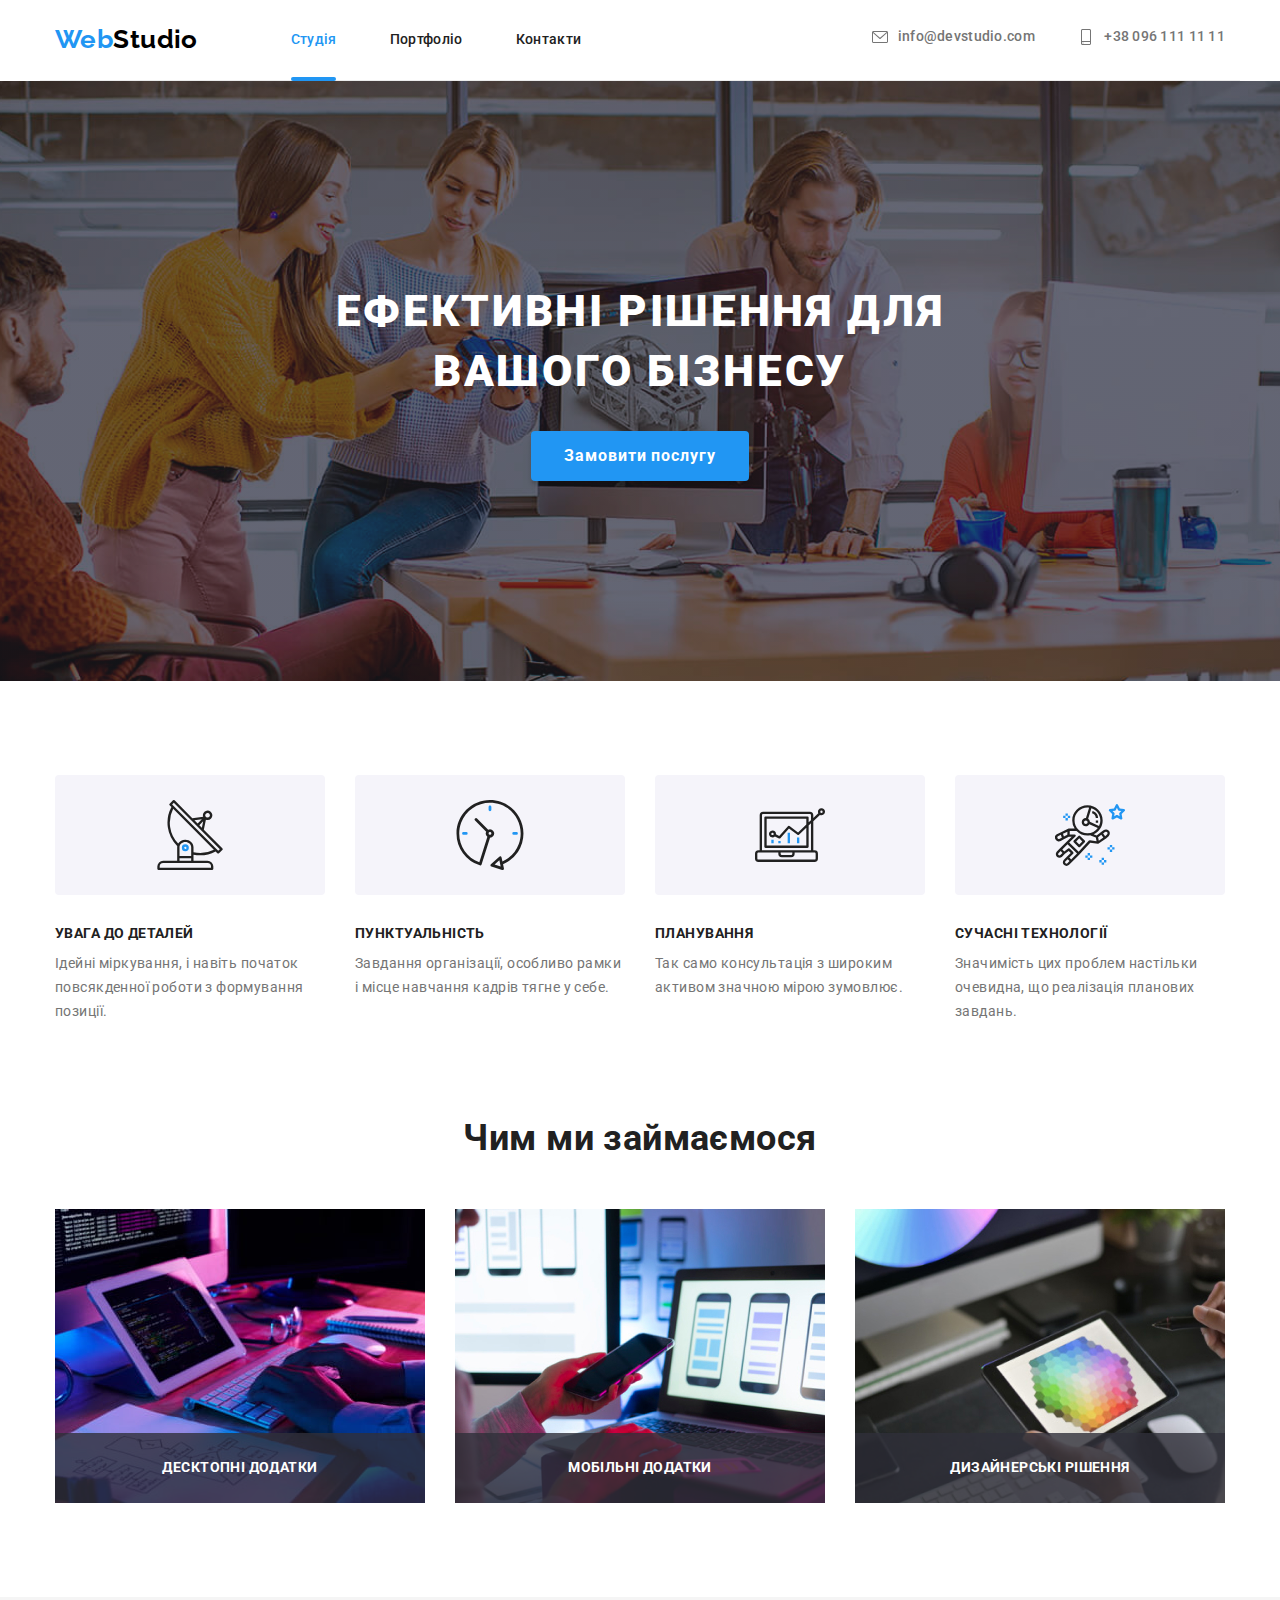
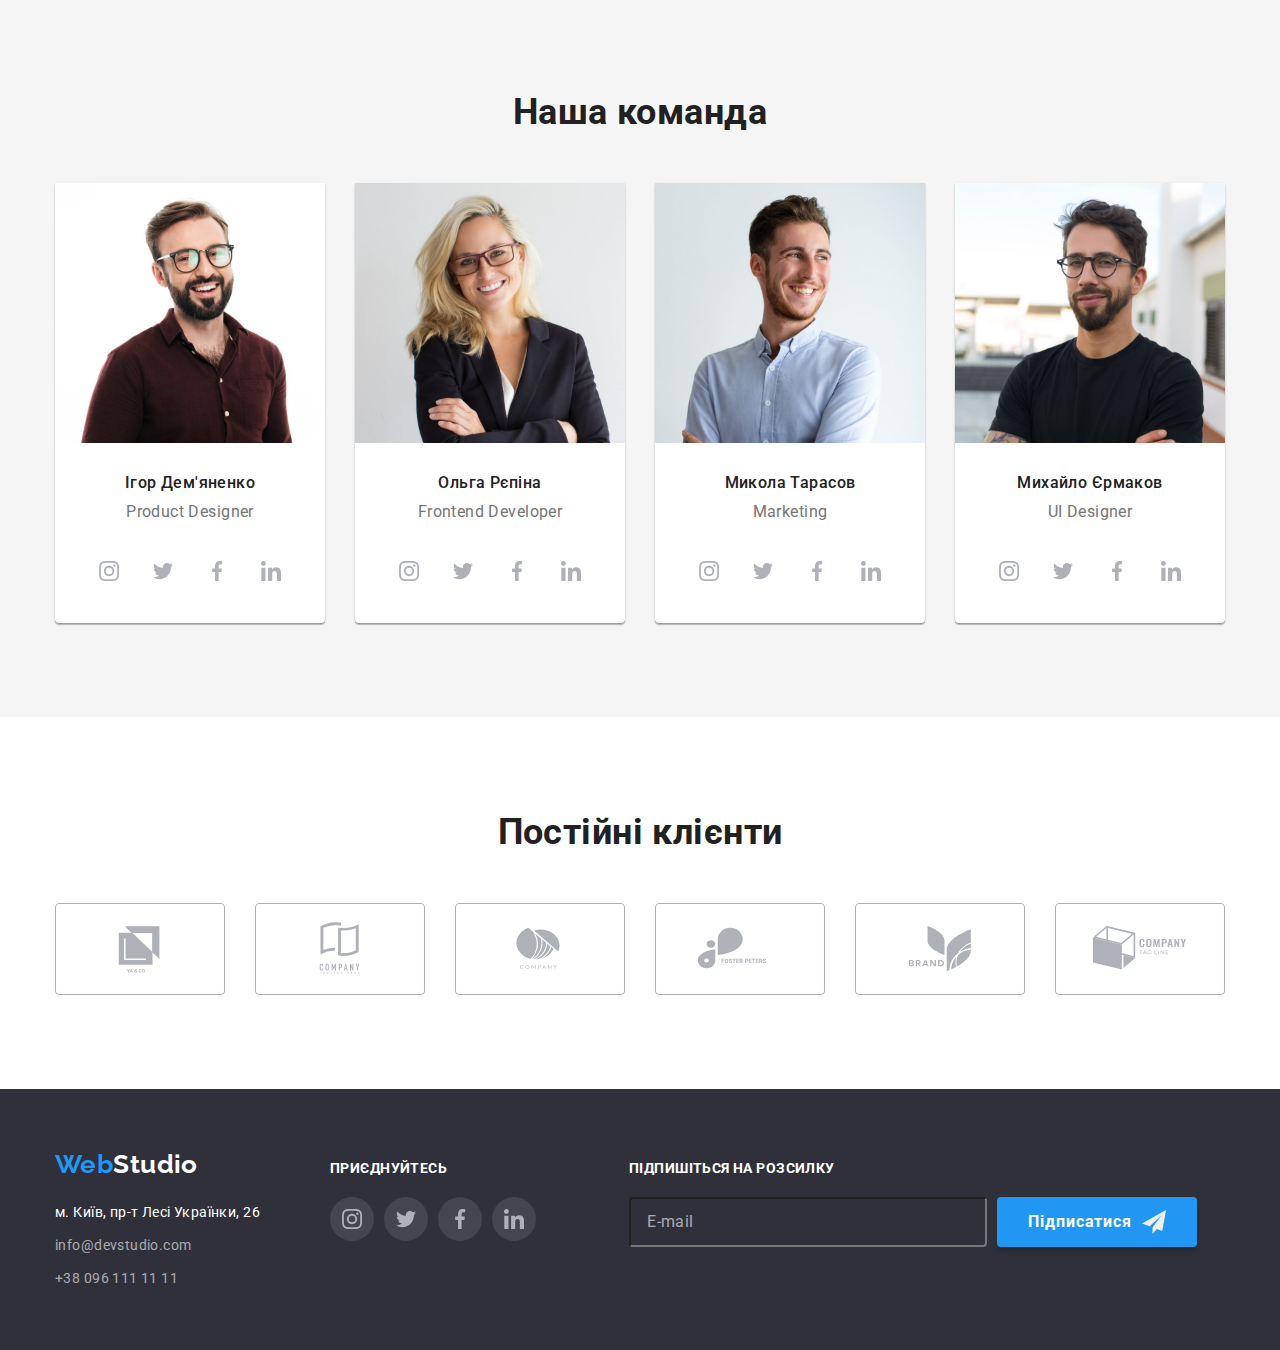
==== index.html @ 5b5823ec "Initial commit" ====
<!DOCTYPE html>
<html lang="uk">
  <head>
    <meta charset="UTF-8" />
    <meta http-equiv="X-UA-Compatible" content="IE=edge" />
    <meta name="viewport" content="width=device-width, initial-scale=1.0" />
    <title>WebStudio</title>
    <link rel="preconnect" href="https://fonts.googleapis.com" />
    <link rel="preconnect" href="https://fonts.gstatic.com" crossorigin />
    <link
      href="https://fonts.googleapis.com/css2?family=Raleway:wght@700&family=Roboto:wght@400;500;700;900&display=swap"
      rel="stylesheet"
    />
    <link
      rel="stylesheet"
      href="https://cdnjs.cloudflare.com/ajax/libs/modern-normalize/1.1.0/modern-normalize.min.css"
    />
    <link rel="stylesheet" href="./css/styles.css" />
  </head>
  <body>
    <!--Шапка сайта-->
    <header>
      <div class="container header-container">
        <div class="logo-box">
          <a class="logo link" href="./index.html">Web<span class="logo-header">Studio</span></a>
        </div>
        <ul class="list nav">
          <li class="item-nav"><a class="link-nav current" href="./index.html">Студія</a></li>
          <li class="item-nav"><a class="link-nav" href="./portfolio.html">Портфоліо</a></li>
          <li class="item-nav"><a class="link-nav" href="">Контакти</a></li>
        </ul>

        <ul class="list contacts-container">
          <li class="item-contacts">
            <a class="link-header" href="mailto:info@devstudio.com">
              <svg class="contacts-icon" width="16" height="16">
                <use href="./images/icons.svg#icon-envelope"></use>
              </svg>
              info@devstudio.com</a
            >
          </li>
          <li class="item-contacts">
            <a class="link-header" href="tel:+380961111111">
              <svg class="contacts-icon" width="16" height="16">
                <use href="./images/icons.svg#icon-smartphone"></use>
              </svg>
              +38 096 111 11 11
            </a>
          </li>
        </ul>
      </div>
    </header>
    <main>
      <!--Герой-->

      <section class="section hero-section">
        <div class="container">
          <h1 class="hero-title">Ефективні рішення для вашого бізнесу</h1>
          <button class="hero-btn" type="button" data-modal-open>Замовити послугу</button>
        </div>
      </section>

      <!--Особливості-->
      <section class="section feature-section">
        <div class="container">
          <h2 class="visually-hidden">Переваги</h2>
          <ul class="list feature-container">
            <li class="item-feature">
              <div class="icon-box">
                <svg class="feature-icon" width="70" height="70">
                  <use href="./images/icons.svg#icon-antenna"></use>
                </svg>
              </div>
              <h3 class="feature-title">Увага до деталей</h3>
              <p class="list-text">
                Ідейні міркування, і навіть початок повсякденної роботи з формування позиції.
              </p>
            </li>

            <li class="item-feature">
              <div class="icon-box">
                <svg class="feature-icon" width="70" height="70">
                  <use href="./images/icons.svg#icon-clock"></use>
                </svg>
              </div>
              <h3 class="feature-title">Пунктуальність</h3>
              <p class="list-text">
                Завдання організації, особливо рамки і місце навчання кадрів тягне у себе.
              </p>
            </li>

            <li class="item-feature">
              <div class="icon-box">
                <svg class="feature-icon" width="70" height="70">
                  <use href="./images/icons.svg#icon-diagram"></use>
                </svg>
              </div>
              <h3 class="feature-title">Планування</h3>
              <p class="list-text">
                Так само консультація з широким активом значною мірою зумовлює.
              </p>
            </li>

            <li class="item-feature">
              <div class="icon-box">
                <svg class="feature-icon" width="70" height="70">
                  <use href="./images/icons.svg#icon-astronaut"></use>
                </svg>
              </div>
              <h3 class="feature-title">Сучасні технології</h3>
              <p class="list-text">
                Значимість цих проблем настільки очевидна, що реалізація планових завдань.
              </p>
            </li>
          </ul>
        </div>
      </section>

      <!--Чим ми займаємося-->
      <section class="section work-section">
        <div class="container work-container">
          <h2 class="section-title">Чим ми займаємося</h2>
          <ul class="list work">
            <li class="item-work">
              <img src="./images/laptop.jpg" alt="Робота з ноутбуком" width="370" />
              <div class="label-box">
                <h3 class="label-title">Десктопні додатки</h3>
              </div>
            </li>

            <li class="item-work">
              <img src="./images/smartphone.jpg" alt="Смартфон" width="370" />
              <div class="label-box">
                <h3 class="label-title">Мобільні додатки</h3>
              </div>
            </li>

            <li class="item-work">
              <img src="./images/tablet.jpg" alt="Планшет" width="370" />
              <div class="label-box">
                <h3 class="label-title">Дизайнерські рішення</h3>
              </div>
            </li>
          </ul>
        </div>
      </section>

      <!--Наша команда-->
      <section class="team">
        <div class="container">
          <h2 class="section-title">Наша команда</h2>
          <ul class="list team-box">
            <li>
              <div class="team-card">
                <img src="./images/prodact-designer.jpg" alt="prodact-designer" width="270" />
                <div class="about-team">
                  <h3 class="team-list-title">Ігор Дем'яненко</h3>
                  <p class="team-text" lang="en">Product Designer</p>
                  <ul class="socials list">
                    <li class="socials-item">
                      <a
                        class="socials-link link"
                        href="https://instagram.com"
                        target="_blank"
                        rel="noopener noreferrer"
                        aria-label="Instagram"
                      >
                        <svg class="socials-icon" width="20" height="20">
                          <use href="./images/icons.svg#icon-instagram"></use>
                        </svg>
                      </a>
                    </li>
                    <li class="socials-item">
                      <a
                        class="socials-link link"
                        href="https://twitter.com"
                        aria-label="Twitter"
                        target="_blank"
                        rel="noopener noreferrer"
                      >
                        <svg class="socials-icon" width="20" height="20">
                          <use href="./images/icons.svg#icon-twitter"></use>
                        </svg>
                      </a>
                    </li>
                    <li class="socials-item">
                      <a
                        class="socials-link link"
                        href="https://facebook.com"
                        aria-label="Facebook"
                        target="_blank"
                        rel="noopener noreferrer"
                      >
                        <svg class="socials-icon" width="20" height="20">
                          <use href="./images/icons.svg#icon-facebook"></use>
                        </svg>
                      </a>
                    </li>
                    <li class="socials-item">
                      <a
                        class="socials-link link"
                        href="https://linkedin.com"
                        aria-label="LinkedIn"
                        target="_blank"
                        rel="noopener noreferrer"
                      >
                        <svg class="socials-icon" width="20" height="20">
                          <use href="./images/icons.svg#icon-linkedin"></use>
                        </svg>
                      </a>
                    </li>
                  </ul>
                </div>
              </div>
            </li>
            <li>
              <div class="team-card">
                <img src="./images/frontend-developer.jpg" alt="frontend-developer" width="270" />
                <div class="about-team">
                  <h3 class="team-list-title">Ольга Рєпіна</h3>
                  <p class="team-text" lang="en">Frontend Developer</p>
                  <ul class="socials list">
                    <li class="socials-item">
                      <a
                        class="socials-link link"
                        href="https://instagram.com"
                        target="_blank"
                        rel="noopener noreferrer"
                        aria-label="Instagram"
                      >
                        <svg class="socials-icon" width="20" height="20">
                          <use href="./images/icons.svg#icon-instagram"></use>
                        </svg>
                      </a>
                    </li>
                    <li class="socials-item">
                      <a
                        class="socials-link link"
                        href="https://twitter.com"
                        aria-label="Twitter"
                        target="_blank"
                        rel="noopener noreferrer"
                      >
                        <svg class="socials-icon" width="20" height="20">
                          <use href="./images/icons.svg#icon-twitter"></use>
                        </svg>
                      </a>
                    </li>
                    <li class="socials-item">
                      <a
                        class="socials-link link"
                        href="https://facebook.com"
                        aria-label="Facebook"
                        target="_blank"
                        rel="noopener noreferrer"
                      >
                        <svg class="socials-icon" width="20" height="20">
                          <use href="./images/icons.svg#icon-facebook"></use>
                        </svg>
                      </a>
                    </li>
                    <li class="socials-item">
                      <a
                        class="socials-link link"
                        href="https://linkedin.com"
                        aria-label="LinkedIn"
                        target="_blank"
                        rel="noopener noreferrer"
                      >
                        <svg class="socials-icon" width="20" height="20">
                          <use href="./images/icons.svg#icon-linkedin"></use>
                        </svg>
                      </a>
                    </li>
                  </ul>
                </div>
              </div>
            </li>
            <li>
              <div class="team-card">
                <img src="./images/marketing.jpg" alt="marketing" width="270" />
                <div class="about-team">
                  <h3 class="team-list-title">Микола Тарасов</h3>
                  <p class="team-text" lang="en">Marketing</p>
                  <ul class="socials list">
                    <li class="socials-item">
                      <a
                        class="socials-link link"
                        href="https://instagram.com"
                        target="_blank"
                        rel="noopener noreferrer"
                        aria-label="Instagram"
                      >
                        <svg class="socials-icon" width="20" height="20">
                          <use href="./images/icons.svg#icon-instagram"></use>
                        </svg>
                      </a>
                    </li>
                    <li class="socials-item">
                      <a
                        class="socials-link link"
                        href="https://twitter.com"
                        aria-label="Twitter"
                        target="_blank"
                        rel="noopener noreferrer"
                      >
                        <svg class="socials-icon" width="20" height="20">
                          <use href="./images/icons.svg#icon-twitter"></use>
                        </svg>
                      </a>
                    </li>
                    <li class="socials-item">
                      <a
                        class="socials-link link"
                        href="https://facebook.com"
                        aria-label="Facebook"
                        target="_blank"
                        rel="noopener noreferrer"
                      >
                        <svg class="socials-icon" width="20" height="20">
                          <use href="./images/icons.svg#icon-facebook"></use>
                        </svg>
                      </a>
                    </li>
                    <li class="socials-item">
                      <a
                        class="socials-link link"
                        href="https://linkedin.com"
                        aria-label="LinkedIn"
                        target="_blank"
                        rel="noopener noreferrer"
                      >
                        <svg class="socials-icon" width="20" height="20">
                          <use href="./images/icons.svg#icon-linkedin"></use>
                        </svg>
                      </a>
                    </li>
                  </ul>
                </div>
              </div>
            </li>
            <li>
              <div class="team-card">
                <img src="./images/ui-designer.jpg" alt="ui-designer" width="270" />
                <div class="about-team">
                  <h3 class="team-list-title">Михайло Єрмаков</h3>
                  <p class="team-text" lang="en">UI Designer</p>
                  <ul class="socials list">
                    <li class="socials-item">
                      <a
                        class="socials-link link"
                        href="https://instagram.com"
                        target="_blank"
                        rel="noopener noreferrer"
                        aria-label="Instagram"
                      >
                        <svg class="socials-icon" width="20" height="20">
                          <use href="./images/icons.svg#icon-instagram"></use>
                        </svg>
                      </a>
                    </li>
                    <li class="socials-item">
                      <a
                        class="socials-link link"
                        href="https://twitter.com"
                        aria-label="Twitter"
                        target="_blank"
                        rel="noopener noreferrer"
                      >
                        <svg class="socials-icon" width="20" height="20">
                          <use href="./images/icons.svg#icon-twitter"></use>
                        </svg>
                      </a>
                    </li>
                    <li class="socials-item">
                      <a
                        class="socials-link link"
                        href="https://facebook.com"
                        aria-label="Facebook"
                        target="_blank"
                        rel="noopener noreferrer"
                      >
                        <svg class="socials-icon" width="20" height="20">
                          <use href="./images/icons.svg#icon-facebook"></use>
                        </svg>
                      </a>
                    </li>
                    <li class="socials-item">
                      <a
                        class="socials-link link"
                        href="https://linkedin.com"
                        aria-label="LinkedIn"
                        target="_blank"
                        rel="noopener noreferrer"
                      >
                        <svg class="socials-icon" width="20" height="20">
                          <use href="./images/icons.svg#icon-linkedin"></use>
                        </svg>
                      </a>
                    </li>
                  </ul>
                </div>
              </div>
            </li>
          </ul>
        </div>
      </section>
      <!-- Постійні клієнти -->
      <section class="section clients-section">
        <div class="container clients-container">
          <h2 class="section-title">Постійні клієнти</h2>
          <ul class="list сlients-list">
            <li class="item-client">
              <a
                class="clients-link link"
                href=""
                target="_blank"
                rel="noopener noreferrer"
                aria-label="Company"
              >
                <svg class="clients-icon" width="106" height="60">
                  <use href="./images/icons.svg#icon-logo1"></use>
                </svg>
              </a>
            </li>
            <li class="item-client">
              <a
                class="clients-link link"
                href=""
                target="_blank"
                rel="noopener noreferrer"
                aria-label="Company"
              >
                <svg class="clients-icon" width="106" height="60">
                  <use href="./images/icons.svg#icon-logo2"></use>
                </svg>
              </a>
            </li>
            <li class="item-client">
              <a
                class="clients-link link"
                href=""
                target="_blank"
                rel="noopener noreferrer"
                aria-label="Company"
              >
                <svg class="clients-icon" width="106" height="60">
                  <use href="./images/icons.svg#icon-logo3"></use>
                </svg>
              </a>
            </li>
            <li class="item-client">
              <a
                class="clients-link link"
                href=""
                target="_blank"
                rel="noopener noreferrer"
                aria-label="Company"
              >
                <svg class="clients-icon" width="106" height="60">
                  <use href="./images/icons.svg#icon-logo4"></use>
                </svg>
              </a>
            </li>
            <li class="item-client">
              <a
                class="clients-link link"
                href=""
                target="_blank"
                rel="noopener noreferrer"
                aria-label="Company"
              >
                <svg class="clients-icon" width="106" height="60">
                  <use href="./images/icons.svg#icon-logo5"></use>
                </svg>
              </a>
            </li>
            <li class="item-client">
              <a
                class="clients-link link"
                href=""
                target="_blank"
                rel="noopener noreferrer"
                aria-label="Company"
              >
                <svg class="clients-icon" width="106" height="60">
                  <use href="./images/icons.svg#icon-logo6"></use>
                </svg>
              </a>
            </li>
          </ul>
        </div>
      </section>
    </main>
    <!-- Футер -->
    <footer class="footer-section">
      <div class="container footer-container">
        <div class="footer-left">
          <a class="logo link" href="./index.html">Web<span class="logo-footer">Studio</span></a>
          <address>
            <ul class="list">
              <li>
                <a
                  class="link-address"
                  href="https://goo.gl/maps/CPtrU1FHBa2aNyZL9"
                  target="_blank"
                  rel="noopener noreferrer"
                  >м. Київ, пр-т Лесі Українки, 26
                </a>
              </li>
              <li class="contacts-footer">
                <a class="link-contacts" href="mailto:info@devstudio.com">info@devstudio.com</a>
              </li>
              <li class="contacts-footer">
                <a class="link-contacts" href="tel:+380961111111">+38 096 111 11 11</a>
              </li>
            </ul>
          </address>
        </div>
        <div class="footer-socials">
          <h4 class="social-invite">Приєднуйтесь</h4>
          <ul class="socials list">
            <li class="socials-item">
              <a
                class="socials-link link"
                href="https://instagram.com"
                target="_blank"
                rel="noopener noreferrer"
                aria-label="Instagram"
              >
                <svg class="socials-icon" width="20" height="20">
                  <use href="./images/icons.svg#icon-instagram"></use>
                </svg>
              </a>
            </li>
            <li class="socials-item">
              <a
                class="socials-link link"
                href="https://twitter.com"
                aria-label="Twitter"
                target="_blank"
                rel="noopener noreferrer"
              >
                <svg class="socials-icon" width="20" height="20">
                  <use href="./images/icons.svg#icon-twitter"></use>
                </svg>
              </a>
            </li>
            <li class="socials-item">
              <a
                class="socials-link link"
                href="https://facebook.com"
                aria-label="Facebook"
                target="_blank"
                rel="noopener noreferrer"
              >
                <svg class="socials-icon" width="20" height="20">
                  <use href="./images/icons.svg#icon-facebook"></use>
                </svg>
              </a>
            </li>
            <li class="socials-item">
              <a
                class="socials-link link"
                href="https://linkedin.com"
                aria-label="LinkedIn"
                target="_blank"
                rel="noopener noreferrer"
              >
                <svg class="socials-icon" width="20" height="20">
                  <use href="./images/icons.svg#icon-linkedin"></use>
                </svg>
              </a>
            </li>
          </ul>
        </div>
        <div class="subscription">
          <h4 class="subscription-title">Підпишіться на розсилку</h4>
          <form class="submit-form" name="submit-form" autocomplete="on" novalidate>
            <label>
              <input class="subscription-input" type="email" name="email" placeholder="E-mail" />
            </label>
            <button class="submit-btn" type="submit">
              Підписатися
              <svg class="send-icon" width="24" height="24">
                <use href="./images/icons.svg#icon-send"></use>
              </svg>
            </button>
          </form>
        </div>
      </div>
    </footer>
    <!-- Модальне вікно -->
    <div class="backdrop is-hidden" data-modal>
      <div class="modal">
        <button class="modal-btn" type="button" data-modal-close>
          <svg class="close-icon" width="18" height="18">
            <use href="./images/icons.svg#icon-close-black"></use>
          </svg>
        </button>
        <div class="modal-window">
          <form class="modal-form" name="modal-form" autocomplete="on" novalidate>
            <strong class="modal-title">Залиште свої дані, ми вам передзвонимо</strong>
            <div class="modal-form-group" role="group">
              <label class="label-input">
                <span class="label-name">Ім'я</span>
                <input class="register-input" type="text" name="user-name" required minlength="3" />
                <svg class="modal-icon" width="18" height="18">
                  <use href="./images/icons.svg#icon-person"></use>
                </svg>
              </label>
              <label class="label-input">
                <span class="label-name">Телефон</span>
                <input
                  class="register-input"
                  type="tel"
                  name="user-phone"
                  required
                  minlength="12"
                  maxlength="12"
                />
                <svg class="modal-icon" width="18" height="18">
                  <use href="./images/icons.svg#icon-phone"></use>
                </svg>
              </label>

              <label class="label-input">
                <span class="label-name">Пошта</span>
                <input class="register-input" type="email" name="user-email" required />
                <svg class="modal-icon" width="18" height="18">
                  <use href="./images/icons.svg#icon-email"></use>
                </svg>
              </label>
              <label class="label-input">
                <span class="label-name">Коментар</span>
                <textarea
                  class="comment-input"
                  name="comment"
                  rows="5"
                  placeholder="Введіть текст"
                ></textarea>
              </label>
            </div>
            <label class="label-checkbox">
              <input
                class="register-form-checkbox visually-hidden"
                type="checkbox"
                name="user-agreement"
                value="agree"
              />
              <svg class="register-form-icons" width="16" height="15">
                <use class="icon-checked" href="./images/icons.svg#icon-checked"></use>
                <use class="icon-unchecked" href="./images/icons.svg#icon-unchecked"></use>
              </svg>
              <span class="agreement-text"
                >Погоджуюся з розсилкою та приймаю
                <a class="agreememt-link" href="" target="_blank">Умови договору</a>
              </span>
            </label>

            <button class="send-btn" type="submit">Відправити</button>
          </form>
        </div>
      </div>
    </div>
    <script src="./js/modal.js"></script>
  </body>
</html>
---- css/styles.css ----
:root {
  /* Колір тексту */
  --primary-text-color: #757575;
  --title-text-color: #212121;
  --second-text-color: #ffffff;
  --accent-text-color: #2196f3;
  --logo-header-color: #000000;
  --footer-transparent-color: rgba(255, 255, 255, 0.6);
  --social-icons:#AFB1B8;

  /* Колір фону */
  --background-color: #ffffff;
  --second-background-color: #2f303a;
  --accent-bg-color: #2196f3;
  --activ-btn: #188ce8;
  --team-background: #f5f5f5;

  /* інше */
  --gap: 30px;
  --animation: 250ms cubic-bezier(0.4, 0, 0.2, 1);
  }

body {
  font-family: Roboto, sans-serif;
  font-size: 14px;
  line-height: calc(24 / 14);
  letter-spacing: 0.03em;
  color: var(--primary-text-color);
  background-color: var(--background-color);
}

/* reset */
h1, h2, h3, h4, h5, h6, p {
  margin: 0;
}
 
img {
display: block;
}

.link {
  text-decoration: none;
  color: currentColor;
  transition: color var(--animation);
}

.list {
  list-style: none;
  margin: 0;
  padding: 0;
}

/* Інше Загальні стилі */

.container {
  width: 1200px;
  margin: 0 auto;
  padding-left: 15px;
  padding-right: 15px;
  }

.visually-hidden {
  position: absolute;
  white-space: nowrap;
  width: 1px;
  height: 1px;
  overflow: hidden;
  border: 0;
  padding: 0;
  clip: rect(0 0 0 0);
  clip-path: inset(50%);
  margin: -1px;
}

.link:hover,
.link:focus {
  color: var(--accent-text-color);
}


/* Kонтейнер з header */
.header-container {
  display: flex;
  align-items: center;
  border-bottom: 1px solid #ECECEC ;
}

/* Загальний стиль логотипу*/
.logo {
  font-family: Raleway;
  font-weight: 700;
  font-size: 26px;
  line-height: calc(31 / 26);
  color: var(--accent-text-color);
}

/* Друга половина логотипу в header */
.logo-header {
  color: var(--logo-header-color);
}

/* Друга половина логотипу в footer */
.logo-footer {
  color: var(--second-text-color);
}

/* Розташування елементів в header*/
.logo-box {
  display: inline-block;
  margin-right: 93px;
}

.nav {

}
.item-nav {
  display: inline-block;
  margin-right: 50px;;
}

.item-nav:last-child {
  margin-right: auto;
}

.item-contacts {
  display: inline-block;
  margin-right: 40px;
    }

.item-contacts:last-child {
  margin-right: auto ;
}

.contacts-container {
  margin-right: 0;
  margin-left: auto;
}

/* Іконки контактів */
.contacts-icon {
  fill: var(--primary-text-color);
  }

/* Стиль посилань  в header*/

.link-nav {
  position: relative;
  display: inline-block;
  padding-top: 32px;
  padding-bottom: 32px;
  color: var(--title-text-color);
  font-weight: 500;
  line-height: 1.14;
  letter-spacing: 0.02em;
  text-decoration: none;
  transition: color var(--animation);
}

.link-header {
  display: flex;
  align-items: center;
  gap: 10px;
  color: var(--primary-text-color);
  font-weight: 500;
  line-height: 1.14;
  letter-spacing: 0.02em;
  text-decoration: none;
  transition: color var(--animation);
}

.link-nav:hover,
.link-nav:focus,
.link-header:hover,
.link-header:focus {
  color: var(--accent-text-color);
}

.link-header:hover .contacts-icon,
.link-header:focus .contacts-icon {
  stroke: currentColor;
}

/* Виділення поточної сторінки */
.current {
  color: var(--accent-text-color);
}

.current::after{
  content: "";
  position: absolute;
  left: 0px;
  bottom: -1px;
  display: inline-block;
  width: 100%;
  height: 4px;
  background-color: var(--accent-bg-color);
  border-radius: 2px;
}

/* Герой-заголовок */
.hero-section {
max-width: 1600px;
margin-left: auto;
margin-right: auto;
padding-top: 200px;
padding-bottom: 200px;
background-color: var(--second-background-color);
text-align: center;
background-image: linear-gradient(rgba(47, 48, 58, 0.4), rgba(47, 48, 58, 0.4)), url(../images/Img.png);
background-position: center;
background-repeat: no-repeat;
background-size: cover;

}

.hero-title {
  font-weight: 900;
  font-size: 44px;
  line-height: calc(60 / 44);
  letter-spacing: 0.06em;
  color: var(--second-text-color);
  text-transform: uppercase;
  margin: 0 auto 30px;
  width: 696px;
  text-align: center;
}

/* кнопка замовлення послуги*/
.hero-btn {
  font-family: inherit;
  font-weight: 700;
  font-size: 16px;
  line-height: calc(30 / 16);
  letter-spacing: 0.06em;
  cursor: pointer;

  width: 218px;
  min-height: 50px;
  padding: 10px 32px;
  background-color: var(--accent-bg-color);
  color: var(--second-text-color);
  
  box-shadow: 0px 4px 4px rgba(0, 0, 0, 0.15);
  border-radius: 4px;
  border: 0;

  transition: background-color var(--animation);
}
.hero-btn:hover,
.hero-btn:focus {
  background-color: var(--activ-btn);
  
}

/* Заголовки секцій */
.section-title {
  font-weight: 700;
  font-size: 36px;
  line-height: calc(42 / 36);
  color: var(--title-text-color);
  text-align: center;
  margin-bottom: 50px;
}

/* розділ Особливості */

.feature-section {
padding-top: 94px;
padding-bottom: 94px;
}

.feature-container {
display: flex;
gap: 30px;
}

.item-feature {
  flex-basis: calc((100% - 90px) / 4);
  }

.icon-box {
  display: flex;
  justify-content: center;
  align-items: center;
  height: 120px;
  background-color: #F5F4FA;
  border-radius: 4px;
  margin-bottom: 30px;
}
  
.feature-title {
  font-weight: 700;
  font-size: 14px;
  line-height: 1.17;
  color: var(--title-text-color);
  text-transform: uppercase;
  margin-bottom: 10px;
}

/* секція " Чим ми займаємося" */

.work-section {
  padding-bottom: 94px;
}
.work {
  display: flex;
  gap: 30px;
}

.item-work {
  position: relative;
}
  
.label-box {
  position: absolute;
  left: 0px;
  bottom: 0px;
  width: 100%;
  height: 70px;
  background-color: rgba(47, 48, 58, 0.8);
  display: flex;
  align-items: center;
  justify-content: center;
  
}
  
.label-title {
  font-weight: 700;
  font-size: 14px;
  line-height: 1.14;
  letter-spacing: 00.03em;
  color: var(--second-text-color);
  text-transform: uppercase;
}


/* ceкція Наша команда */
.team {
  background-color: var(--team-background);
  font-size: 16px;
  line-height: calc(19 / 16);
  padding-top: 94px;
  padding-bottom: 94px;
}

.team-box {
  display: flex;
  align-items: center;
  gap: 30px;
}

.team-card {
  display: flex;
  flex-direction: column;
  align-items: center;
  background-color: var(--background-color);
  box-shadow: 0px 1px 3px rgba(0, 0, 0, 0.12), 0px 1px 1px rgba(0, 0, 0, 0.14), 0px 2px 1px rgba(0, 0, 0, 0.2);
  border-radius: 0px 0px 4px 4px;
}
 
.about-team {
  text-align: center;
  padding-top: 30px;
  padding-bottom: 30px;
}

.team-list-title {
  font-weight: 500;
  font-size: 16px;
  color: var(--title-text-color);
  margin-bottom: 10px;
}

.team-text {
  margin-bottom: 28px;
}

/* socials */
.socials {
  display: flex;
  gap: 10px;
  justify-content: center;
}

.socials-link {
  display: flex;
  align-items: center;
  justify-content: center;
  width: 44px;
  height: 44px;
  border-radius: 50%;
  background-color: var(--background-color);
  transition: background-color var(--animation);
}

.socials-link:hover,
.socials-link:focus {
  background-color: var(--accent-bg-color);
}

.socials-icon {
  fill: var(--social-icons);
  transition: fill var(--animation);
}

.socials-link:hover .socials-icon,
.socials-link:focus .socials-icon {
  fill: var(--second-text-color);
}

/* Постійні клієнти */

.clients-section {
  padding-top: 94px;
  padding-bottom: 94px;
}

.сlients-list {
  display: flex;
  gap: 30px;
}

.item-client {
  flex-basis: calc((100% - 150px) / 6);
 }


.clients-link {
display: flex;
justify-content: center;
align-items: center;
height: 92px;
border: 1px solid var(--social-icons);
border-radius: 4px;
transition: color var(--animation), border-color var(--animation); 
}

.clients-icon {
  fill: var(--social-icons);
  transition: fill var(--animation);
}

.clients-link:hover,
.clients-link:focus {
  color: var(--accent-bg-color);
  border: 1px solid var(--accent-text-color);
}

.item-client:hover .clients-icon,
.item-client:focus .clients-icon {
  fill: currentColor;
}

/* Footer */
.footer-section {
  background-color: var(--second-background-color);
  padding-top: 60px;
  padding-bottom: 60px;
}

.footer-container {
  display: flex;
}

address {
  margin-top: 20px;
}

.contacts-footer {
  display: block;
  margin-top: 9px;
}

/* Посилання в футері */
.link-address {
  font-style: normal;
  color: var(--second-text-color);
  text-decoration: none;
  transition: color var(--animation);
}

.link-contacts {
  font-style: normal;
  color: var(--footer-transparent-color);
  text-decoration: none;
  transition: color var(--animation);
}

.link-address:hover,
.link-address:focus,
.link-contacts:hover,
.link-contacts:focus {
  color: var(--accent-text-color);
}

/* Cоцмережі в футері*/

.footer-socials {
  margin-top: 12px;
  margin-left: 70px;
  display: block;
}

.social-invite {
  font-weight: 700;
  font-size: 14px;
  line-height: 1.14;
  letter-spacing: 0.03em;
  text-transform: uppercase;
  color: var(--second-text-color);
  margin-bottom: 20px;
}

.footer-section .socials-link {
  background-color: rgba(255, 255, 255, 0.1);
  transition: background-color var(--animation);
}

.footer-section .socials-link:hover,
.footer-section .socials-link:focus {
  background-color: var(--accent-bg-color);
}

/* Підписка в футері */
.subscription{
  margin-top: 12px;
  margin-left: 93px;
}

.subscription-title {
  font-weight: 700;
  font-size: 14px;
  line-height: 1.14;
  letter-spacing: 0.03em;
  text-transform: uppercase;
  color: var(--second-text-color);
  margin-bottom: 20px;
}

.submit-form {
  display: flex;
  align-items: center;
  justify-content: center;
}

.subscription-input {
  width: 358px;
  height: 50px;
  padding: 15px 16px;
  background-color: var(--second-background-color)
  border: 1px solid rgba(255, 255, 255, 0.3);
  border-radius: 4px;
  box-shadow: 0px,
    4px rgba(0, 0, 0, 0.15);
}

.subscription-input::placeholder {
  font-size: 16px;
  line-height: calc(20 / 16);
  letter-spacing: 0.03em;
  color: rgba(255, 255, 255, 0.6);
}
.submit-btn {
  display: flex;
  align-items: center;
  justify-content: center;
  font-family: inherit;
  font-weight: 700;
  font-size: 16px;
  line-height: calc(30 / 16);
  letter-spacing: 0.06em;
  cursor: pointer;
  
  width: 200px;
  min-height: 50px;
  padding: 10px 28px;
  margin-left: 10px;
  background-color: var(--accent-bg-color);
  color: var(--second-text-color);
  
  box-shadow: 0px 4px 4px rgba(0, 0, 0, 0.15);
  border-radius: 4px;
  border: 0;
  
  transition: background-color var(--animation);
}
  
.submit-btn:hover,
.submit-btn:focus {
  background-color: var(--activ-btn);
}

.send-icon {
  fill: #EEEEEE;
  margin-left: 10px;
}

/* Портфоліо */
.portfolio-section {
  padding-top: 94px;
  padding-bottom: 94px;
}
.portfolio-container {
  display: flex;
  flex-direction: column;
  align-items: center;
}

/* Кнопки фільтра в портфоліо */
.filter-box {
  display: flex;
  align-items: center;
  margin: 0 auto 50px;
}

.item-filter {
  margin-right: 8px;
}

.item-filter:last-child {
  margin-right: 0;
}

.filter-btn {
  background-color: var(--team-background);
  color: var(--title-text-color);
  font-family: inherit;
  font-weight: 500;
  font-size: 16px;
  line-height: calc(26 / 16);
  letter-spacing: 0.03em;
  cursor: pointer;
  
  
  padding: 6px 22px;
  border: 0;
  border-radius: 4px;
  transition: color var(--animation), background-color var(--animation), box-shadow var(--animation);
}

.filter-btn.first {
  width: 73px;
  padding: 6px 25px;
}


.filter-btn:hover,
.filter-btn:focus {
  background-color: var(--accent-bg-color);
  color: var(--second-text-color);
  box-shadow: 0px 3px 1px rgba(0, 0, 0, 0.1), 0px 1px 2px rgba(0, 0, 0, 0.08), 0px 2px 2px rgba(0, 0, 0, 0.12);
  border-radius: 4px;
}

/* Проекти в портфоліо */

.projects-list {
  display: flex;
  flex-wrap: wrap;
  margin-top: calc(-1*(var(--gap)));
  margin-left: calc(-1*(var(--gap)));
}

.item-projects {
  flex-basis: calc(100%/3 - (var(--gap)));
  margin-top: var(--gap);
  margin-left: var(--gap);
}

.project-thumb {
  position: relative;
  overflow: hidden;
}

.overlay {
  position: absolute;
  top: 0;
  left: 0;

  transform: translateY(100%);
  width: 100%;
  height: 101%;
  padding: 63px 24px;

  display: flex;
  justify-content: center;
  align-items: center;

  background-color: var(--accent-bg-color);
  transition: transform var(--animation);
  opacity: 0.9;
}
    
.project-description {
       
  font-weight: 400;
  font-size: 18px;
  line-height: calc(28/18);
  letter-spacing: 0.03em;
  color: var(--second-text-color);
  }

.link-project {
  text-decoration: none;
  display: block;
  transition: box-shadow var(--animation);
}
  
.link-project:hover, 
.link-project:focus {
  box-shadow: 0px 1px 1px rgba(0, 0, 0, 0.12),
        0px 4px 4px rgba(0, 0, 0, 0.06),
        1px 4px 6px rgba(0, 0, 0, 0.16);
}

.link-project:hover .overlay,
.link-project:focus .overlay {
  
  transform: translateY(0);
}


 
.about-project {
  border-right: 1px solid #EEEEEE;
  border-left: 1px solid #EEEEEE;
  border-bottom: 1px solid #EEEEEE;
  padding: 20px 24px;
}
.project-title {
  font-weight: 700;
  font-size: 18px;
  line-height: 2;
  letter-spacing: 0.06em;
  color: var(--title-text-color);
  margin-bottom: 8px;
}

.project-subtitle {
  font-size: 16px;
  line-height: calc(30 / 16);
  color: var(--primary-text-color);
}

.backdrop {
  position: fixed;
  top: 0;
  left: 0;
  width: 100%;
  height: 100%;
  background-color: rgba(0, 0, 0, 0.2);
  opacity: 1;
  transition: opacity 400ms linear;
}

.backdrop.is-hidden {
  opacity: 0;
  pointer-events: none;
  visibility: hidden;
  transition: opacity 400ms linear;
}

.modal {
  position: absolute;
  top: 50%;
  left: 50%;
  transform: translate(-50%, -50%);
  width: 528px;
  height: 581px;
  background-color: var(--background-color);
  transition: transform 400ms linear;
}

.modal-btn {
  position: absolute;
  top: 8px;
  right: 8px;
  width: 30px;
  height: 30px;
  display: flex;
  align-items: center;
  justify-content: center;
  cursor: pointer;
  border-radius: 50%;
  background-color: var(--background-color);
  padding: 0;
  border: 1px solid rgba(0, 0, 0, 0.1);
}

.close-icon {
  fill: var(--logo-header-color);
  transition: fill var(--animation);
}


.modal-btn:hover .close-icon,
.modal-btn:focus .close-icon {
  fill: var(--accent-text-color);
}

.modal-window {
  padding: 40px;
}

.modal-title {
  display: block;
  text-align: center;
  font-weight: 700;
  font-size: 20px;
  line-height: calc(23/ 20);
  letter-spacing: 0.03em;
  color: #212121;
  margin-bottom: 12px;
}

.modal-form-group {
  display: flex;
  flex-direction: column;
 }

.label-input {
  position: relative;
  display: block;
  margin-bottom: 10px;
}

.register-input {
  display: block;
  width: 100%;
  height: 40px;
  padding-left: 36px;
  padding-right: 36px;
  border: 1px solid rgba(33, 33, 33, 0.2);
  border-radius: 4px;
  transition: border-color var(--animation);
}

.label-checkbox {
display: flex;
align-items: center;
justify-content: center;
margin-bottom: 30px;
}

.label-name {
  display: block;
  margin-bottom: 4px;
  font-weight: 400;
  font-size: 12px;
  line-height: calc(14/12);
  letter-spacing: 0.01em;
  color: var(--primary-text-color);
}

.modal-icon {
 position: absolute;
bottom: 11px;
left: 12px;
fill: #212121;
transition: fill var(--animation);
}

.register-input:focus {
  border-color: var(--accent-text-color);
}
.register-input:focus+.modal-icon {
 fill: var(--accent-text-color);
}

textarea::placeholder {
  font-size: 12px;
  line-height: calc(14/12);
  letter-spacing: 0.01em;
  color: rgba(117, 117, 117, 0.5);
}

.comment-input {
  width: 100%;
  padding: 12px 16px;
  border: 1px solid rgba(33, 33, 33, 0.2);
  border-radius: 4px;
}

.icon-checked {
  opacity: 0;
  fill: var(--accent-text-color);
  transition: opasity var(--animation);
}

.register-form-checkbox:checked+.register-form-icons .icon-checked {
  opacity: 1;
}

.icon-unchecked {
  transition: opacity var(--animation);
}

.register-form-checkbox:checked+.register-form-icons .icon-unchecked {
  opacity: 0;
}

.agreement-text {
  margin-left: 7px;
  font-size: 14px;
  line-height: calc(24 / 14);
  letter-spacing: 0.03em;
}

.agreememt-link {
  color: var(--accent-text-color);
}

.send-btn {
  display: block;
  font-family: inherit;
  font-weight: 700;
  font-size: 16px;
  line-height: calc(30 / 16);
  letter-spacing: 0.06em;
  cursor: pointer;

  width: 200px;
  min-height: 50px;
  padding: 10px 28px;
  margin: 0 auto;
  background-color: var(--accent-bg-color);
  color: var(--second-text-color);

  box-shadow: 0px 4px 4px rgba(0, 0, 0, 0.15);
  border-radius: 4px;
  border: 0;

  transition: background-color var(--animation);
}

.send-btn:hover,
.send-btn:focus {
  background-color: var(--activ-btn);
}
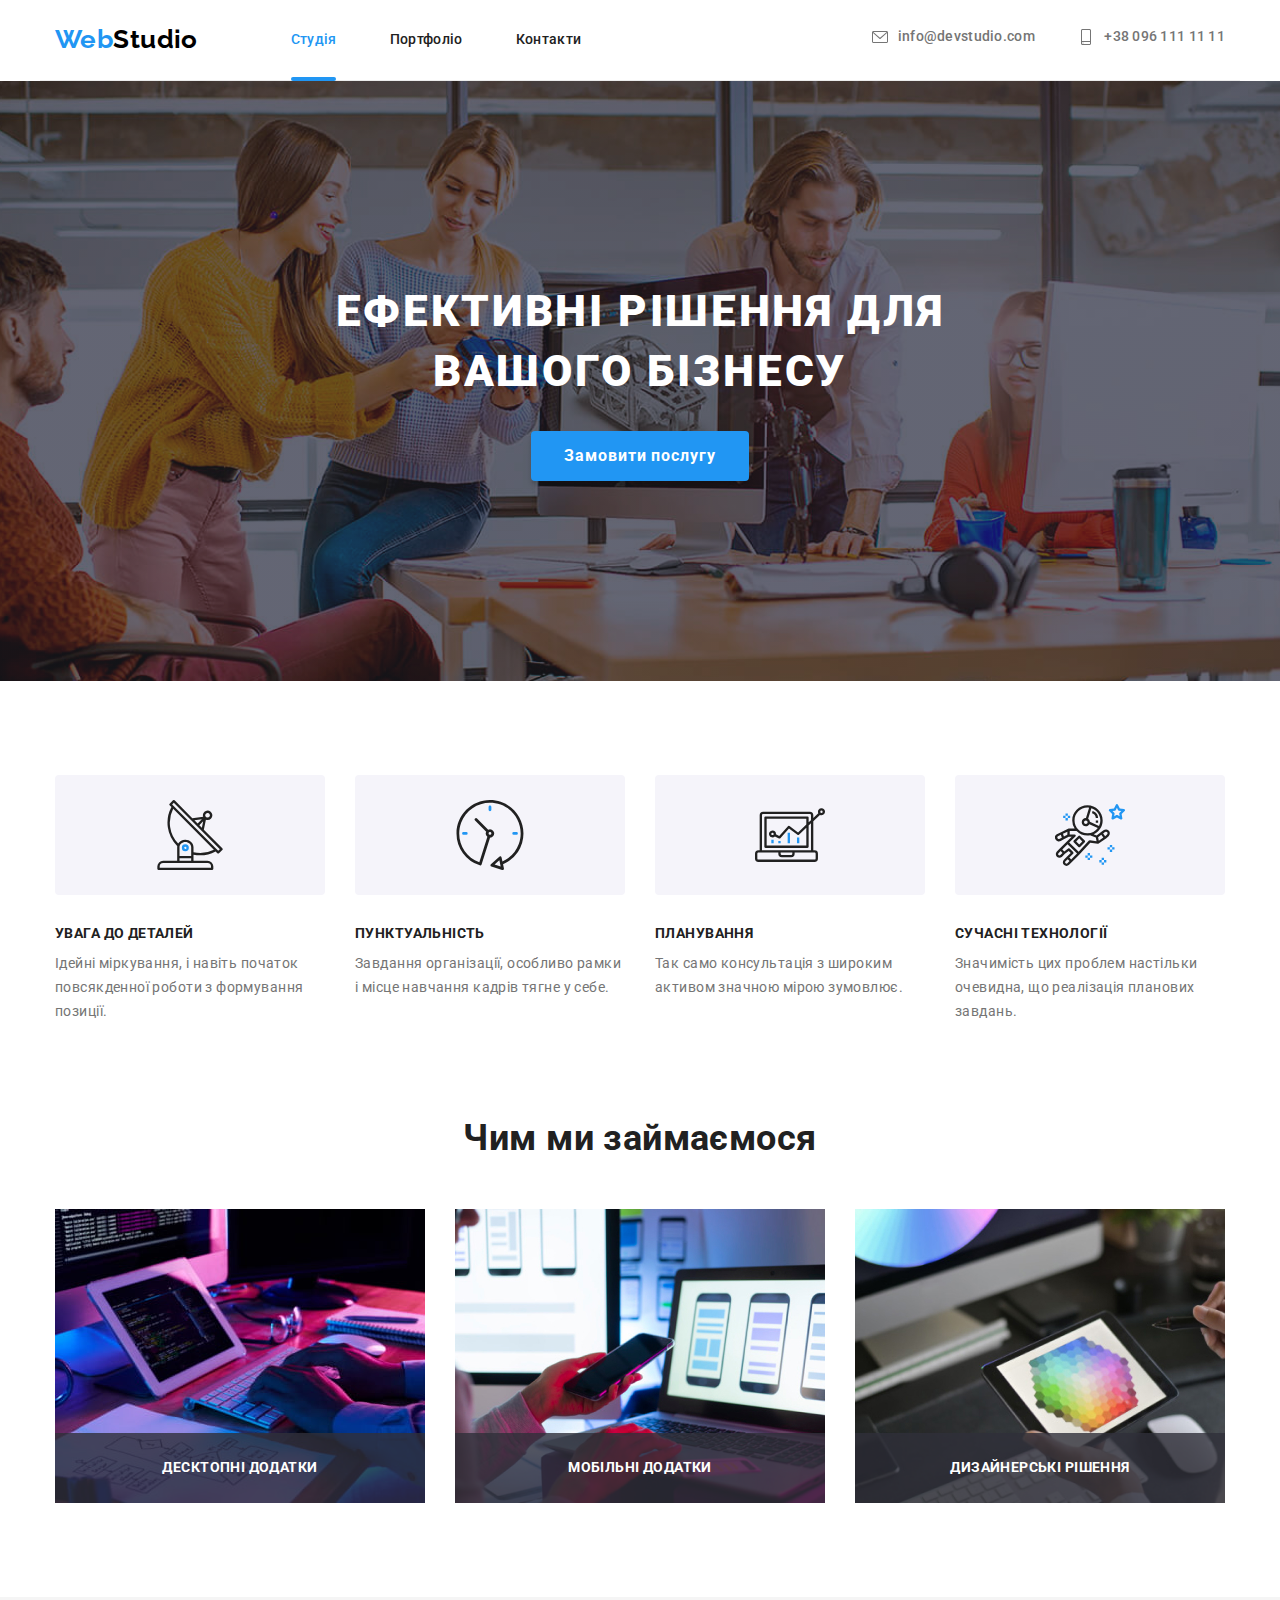
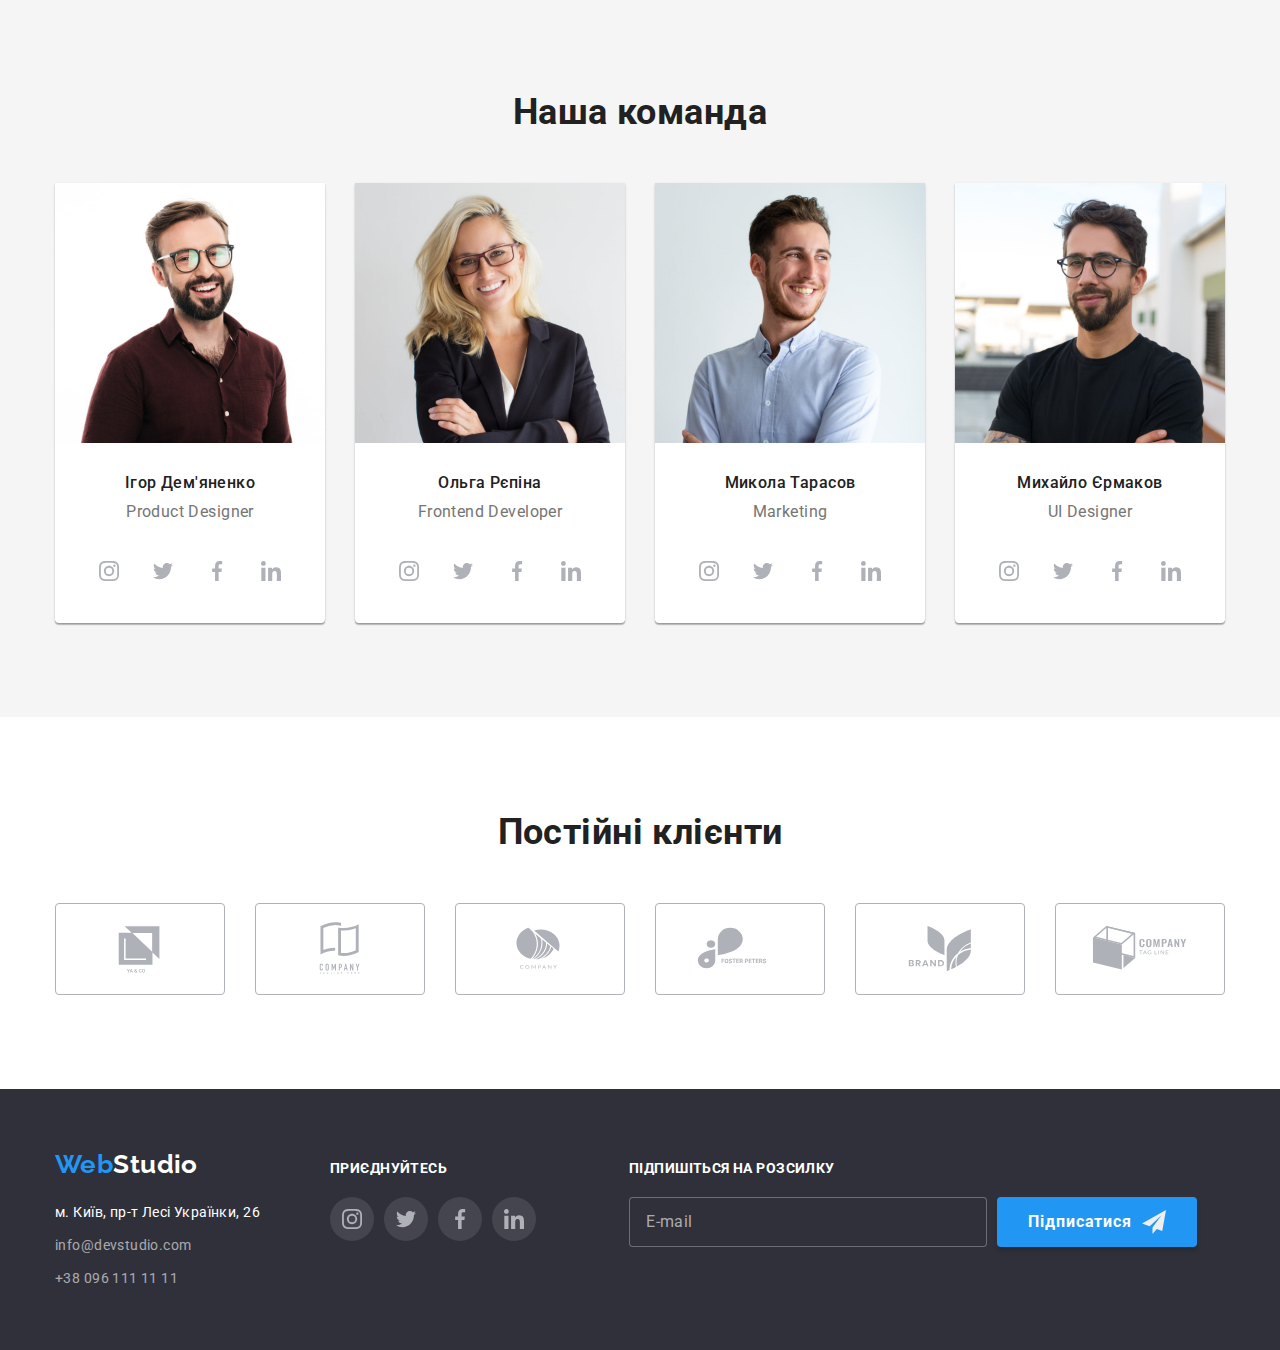
==== commit 908da788: "sass" ====
--- a/index.html
+++ b/index.html
@@ -15,6 +15,7 @@
       rel="stylesheet"
       href="https://cdnjs.cloudflare.com/ajax/libs/modern-normalize/1.1.0/modern-normalize.min.css"
     />
+    <link rel="stylesheet" href="./css/main.min.css" />
     <link rel="stylesheet" href="./css/styles.css" />
   </head>
   <body>
@@ -56,59 +57,59 @@
       <section class="section hero-section">
         <div class="container">
           <h1 class="hero-title">Ефективні рішення для вашого бізнесу</h1>
-          <button class="hero-btn" type="button" data-modal-open>Замовити послугу</button>
+          <button class="hero-btn btn" type="button" data-modal-open>Замовити послугу</button>
         </div>
       </section>
 
       <!--Особливості-->
-      <section class="section feature-section">
+      <section class="section feature">
         <div class="container">
           <h2 class="visually-hidden">Переваги</h2>
-          <ul class="list feature-container">
-            <li class="item-feature">
-              <div class="icon-box">
-                <svg class="feature-icon" width="70" height="70">
+          <ul class="feature__list list">
+            <li class="feature__item">
+              <div class="feature__icon-box">
+                <svg class="feature__icon" width="70" height="70">
                   <use href="./images/icons.svg#icon-antenna"></use>
                 </svg>
               </div>
-              <h3 class="feature-title">Увага до деталей</h3>
-              <p class="list-text">
+              <h3 class="feature__item-title">Увага до деталей</h3>
+              <p class="feature__item-text">
                 Ідейні міркування, і навіть початок повсякденної роботи з формування позиції.
               </p>
             </li>
 
-            <li class="item-feature">
-              <div class="icon-box">
-                <svg class="feature-icon" width="70" height="70">
+            <li class="feature__item">
+              <div class="feature__icon-box">
+                <svg class="feature__icon" width="70" height="70">
                   <use href="./images/icons.svg#icon-clock"></use>
                 </svg>
               </div>
-              <h3 class="feature-title">Пунктуальність</h3>
-              <p class="list-text">
+              <h3 class="feature__item-title">Пунктуальність</h3>
+              <p class="feature__item-text">
                 Завдання організації, особливо рамки і місце навчання кадрів тягне у себе.
               </p>
             </li>
 
-            <li class="item-feature">
-              <div class="icon-box">
-                <svg class="feature-icon" width="70" height="70">
+            <li class="feature__item">
+              <div class="feature__icon-box">
+                <svg class="feature__icon" width="70" height="70">
                   <use href="./images/icons.svg#icon-diagram"></use>
                 </svg>
               </div>
-              <h3 class="feature-title">Планування</h3>
-              <p class="list-text">
+              <h3 class="feature__item-title">Планування</h3>
+              <p class="feature__item-text">
                 Так само консультація з широким активом значною мірою зумовлює.
               </p>
             </li>
 
-            <li class="item-feature">
-              <div class="icon-box">
-                <svg class="feature-icon" width="70" height="70">
+            <li class="feature__item">
+              <div class="feature__icon-box">
+                <svg class="feature__icon" width="70" height="70">
                   <use href="./images/icons.svg#icon-astronaut"></use>
                 </svg>
               </div>
-              <h3 class="feature-title">Сучасні технології</h3>
-              <p class="list-text">
+              <h3 class="feature__item-title">Сучасні технології</h3>
+              <p class="feature__item-text">
                 Значимість цих проблем настільки очевидна, що реалізація планових завдань.
               </p>
             </li>
@@ -117,28 +118,28 @@
       </section>
 
       <!--Чим ми займаємося-->
-      <section class="section work-section">
-        <div class="container work-container">
-          <h2 class="section-title">Чим ми займаємося</h2>
-          <ul class="list work">
-            <li class="item-work">
+      <section class="section work">
+        <div class="container work__container">
+          <h2 class="section__title work__title">Чим ми займаємося</h2>
+          <ul class="list work__list">
+            <li class="work__item">
               <img src="./images/laptop.jpg" alt="Робота з ноутбуком" width="370" />
-              <div class="label-box">
-                <h3 class="label-title">Десктопні додатки</h3>
-              </div>
-            </li>
-
-            <li class="item-work">
+              <div class="work__label-box">
+                <h3 class="work__label-title">Десктопні додатки</h3>
+              </div>
+            </li>
+
+            <li class="work__item">
               <img src="./images/smartphone.jpg" alt="Смартфон" width="370" />
-              <div class="label-box">
-                <h3 class="label-title">Мобільні додатки</h3>
-              </div>
-            </li>
-
-            <li class="item-work">
+              <div class="work__label-box">
+                <h3 class="work__label-title">Мобільні додатки</h3>
+              </div>
+            </li>
+
+            <li class="work__item">
               <img src="./images/tablet.jpg" alt="Планшет" width="370" />
-              <div class="label-box">
-                <h3 class="label-title">Дизайнерські рішення</h3>
+              <div class="work__label-box">
+                <h3 class="work__label-title">Дизайнерські рішення</h3>
               </div>
             </li>
           </ul>
@@ -148,7 +149,7 @@
       <!--Наша команда-->
       <section class="team">
         <div class="container">
-          <h2 class="section-title">Наша команда</h2>
+          <h2 class="section__title">Наша команда</h2>
           <ul class="list team-box">
             <li>
               <div class="team-card">
@@ -406,84 +407,84 @@
         </div>
       </section>
       <!-- Постійні клієнти -->
-      <section class="section clients-section">
-        <div class="container clients-container">
-          <h2 class="section-title">Постійні клієнти</h2>
-          <ul class="list сlients-list">
-            <li class="item-client">
-              <a
-                class="clients-link link"
+      <section class="section clients">
+        <div class="container clients__container">
+          <h2 class="section__title clients__title">Постійні клієнти</h2>
+          <ul class="сlients__list list">
+            <li class="clients__item">
+              <a
+                class="clients__link link"
                 href=""
                 target="_blank"
                 rel="noopener noreferrer"
                 aria-label="Company"
               >
-                <svg class="clients-icon" width="106" height="60">
+                <svg class="clients__icon" width="106" height="60">
                   <use href="./images/icons.svg#icon-logo1"></use>
                 </svg>
               </a>
             </li>
-            <li class="item-client">
-              <a
-                class="clients-link link"
+            <li class="clients__item">
+              <a
+                class="clients__link link"
                 href=""
                 target="_blank"
                 rel="noopener noreferrer"
                 aria-label="Company"
               >
-                <svg class="clients-icon" width="106" height="60">
+                <svg class="clients__icon" width="106" height="60">
                   <use href="./images/icons.svg#icon-logo2"></use>
                 </svg>
               </a>
             </li>
-            <li class="item-client">
-              <a
-                class="clients-link link"
+            <li class="clients__item">
+              <a
+                class="clients__link link"
                 href=""
                 target="_blank"
                 rel="noopener noreferrer"
                 aria-label="Company"
               >
-                <svg class="clients-icon" width="106" height="60">
+                <svg class="clients__icon" width="106" height="60">
                   <use href="./images/icons.svg#icon-logo3"></use>
                 </svg>
               </a>
             </li>
-            <li class="item-client">
-              <a
-                class="clients-link link"
+            <li class="clients__item">
+              <a
+                class="clients__link link"
                 href=""
                 target="_blank"
                 rel="noopener noreferrer"
                 aria-label="Company"
               >
-                <svg class="clients-icon" width="106" height="60">
+                <svg class="clients__icon" width="106" height="60">
                   <use href="./images/icons.svg#icon-logo4"></use>
                 </svg>
               </a>
             </li>
-            <li class="item-client">
-              <a
-                class="clients-link link"
+            <li class="clients__item">
+              <a
+                class="clients__link link"
                 href=""
                 target="_blank"
                 rel="noopener noreferrer"
                 aria-label="Company"
               >
-                <svg class="clients-icon" width="106" height="60">
+                <svg class="clients__icon" width="106" height="60">
                   <use href="./images/icons.svg#icon-logo5"></use>
                 </svg>
               </a>
             </li>
-            <li class="item-client">
-              <a
-                class="clients-link link"
+            <li class="clients__item">
+              <a
+                class="clients__link link"
                 href=""
                 target="_blank"
                 rel="noopener noreferrer"
                 aria-label="Company"
               >
-                <svg class="clients-icon" width="106" height="60">
+                <svg class="clients__icon" width="106" height="60">
                   <use href="./images/icons.svg#icon-logo6"></use>
                 </svg>
               </a>
@@ -580,7 +581,7 @@
             <label>
               <input class="subscription-input" type="email" name="email" placeholder="E-mail" />
             </label>
-            <button class="submit-btn" type="submit">
+            <button class="submit-btn btn" type="submit">
               Підписатися
               <svg class="send-icon" width="24" height="24">
                 <use href="./images/icons.svg#icon-send"></use>
@@ -658,7 +659,7 @@
               </span>
             </label>
 
-            <button class="send-btn" type="submit">Відправити</button>
+            <button class="send-btn btn" type="submit">Відправити</button>
           </form>
         </div>
       </div>
--- a/css/main.min.css
+++ b/css/main.min.css
@@ -0,0 +1 @@
+:root{--primary-text-color: #757575;--title-text-color: #212121;--second-text-color: #ffffff;--accent-text-color: #2196f3;--logo-header-color: #000000;--footer-transparent-color: rgba(255, 255, 255, 0.6);--social-icons:#AFB1B8;--background-color: #ffffff;--second-background-color: #2f303a;--accent-bg-color: #2196f3;--activ-btn: #188ce8;--team-background: #f5f5f5;--gap: 30px;--animation: 250ms cubic-bezier(0.4, 0, 0.2, 1)}.visually-hidden{position:absolute;white-space:nowrap;width:1px;height:1px;overflow:hidden;border:0;padding:0;clip:rect(0 0 0 0);-webkit-clip-path:inset(50%);clip-path:inset(50%);margin:-1px}body{font-family:Roboto,sans-serif;font-size:14px;line-height:1.7142857143;letter-spacing:.03em;color:var(--primary-text-color);background-color:var(--background-color)}.current{color:var(--accent-text-color)}.current::after{content:"";position:absolute;left:0px;bottom:-1px;display:inline-block;width:100%;height:4px;background-color:var(--accent-bg-color);border-radius:2px}h1,h2,h3,h4,h5,h6,p{margin:0}img{display:block}.list{list-style:none;margin:0;padding:0}.container{width:1200px;margin:0 auto;padding-left:15px;padding-right:15px}.link{text-decoration:none;color:currentColor;-webkit-transition:color var(--animation);transition:color var(--animation)}.link:hover,.link:focus{color:var(--accent-text-color)}.header-container{display:-webkit-box;display:-ms-flexbox;display:flex;-webkit-box-align:center;-ms-flex-align:center;align-items:center;border-bottom:1px solid #ececec}.logo-box{display:inline-block;margin-right:93px}.item-nav{display:inline-block;margin-right:50px}.item-nav:last-child{margin-right:auto}.item-contacts{display:inline-block;margin-right:40px}.item-contacts:last-child{margin-right:auto}.contacts-container{margin-right:0;margin-left:auto}.link-nav{position:relative;display:inline-block;padding-top:32px;padding-bottom:32px;color:var(--title-text-color);font-weight:500;line-height:1.14;letter-spacing:.02em;text-decoration:none;-webkit-transition:color var(--animation);transition:color var(--animation)}.link-nav:hover,.link-nav:focus{color:var(--accent-text-color)}.link-header{display:-webkit-box;display:-ms-flexbox;display:flex;-webkit-box-align:center;-ms-flex-align:center;align-items:center;gap:10px;color:var(--primary-text-color);font-weight:500;line-height:1.14;letter-spacing:.02em;text-decoration:none;-webkit-transition:color var(--animation);transition:color var(--animation)}.link-header:hover,.link-header:focus{color:var(--accent-text-color)}.hero-section{max-width:1600px;margin-left:auto;margin-right:auto;padding-top:200px;padding-bottom:200px;background-color:var(--second-background-color);text-align:center;background-image:-webkit-gradient(linear, left top, left bottom, from(rgba(47, 48, 58, 0.4)), to(rgba(47, 48, 58, 0.4))),url(../images/Img.png);background-image:linear-gradient(rgba(47, 48, 58, 0.4), rgba(47, 48, 58, 0.4)),url(../images/Img.png);background-position:center;background-repeat:no-repeat;background-size:cover}.hero-title{font-weight:900;font-size:44px;line-height:1.3636363636;letter-spacing:.06em;color:var(--second-text-color);text-transform:uppercase;margin:0 auto 30px;width:696px;text-align:center}.hero-btn{font-family:inherit;font-weight:700;font-size:16px;line-height:1.875;letter-spacing:.06em;cursor:pointer;width:218px;min-height:50px;padding:10px 32px;background-color:var(--accent-bg-color);color:var(--second-text-color);-webkit-box-shadow:0px 4px 4px rgba(0,0,0,.15);box-shadow:0px 4px 4px rgba(0,0,0,.15);border-radius:4px;border:0;-webkit-transition:background-color var(--animation);transition:background-color var(--animation)}.hero-btn:hover,.hero-btn:focus{background-color:var(--activ-btn)}.feature{padding-top:94px;padding-bottom:94px}.feature__list{display:-webkit-box;display:-ms-flexbox;display:flex;gap:30px}.feature__item{-ms-flex-preferred-size:calc((100% - 90px)/4);flex-basis:calc((100% - 90px)/4)}.feature__icon-box{display:-webkit-box;display:-ms-flexbox;display:flex;-webkit-box-pack:center;-ms-flex-pack:center;justify-content:center;-webkit-box-align:center;-ms-flex-align:center;align-items:center;height:120px;background-color:#f5f4fa;border-radius:4px;margin-bottom:30px}.feature__item-title{font-weight:700;font-size:14px;line-height:1.17;color:var(--title-text-color);text-transform:uppercase;margin-bottom:10px}.work{padding-bottom:94px}.work__list{display:-webkit-box;display:-ms-flexbox;display:flex;gap:30px}.work__item{position:relative}.work__label-box{position:absolute;left:0px;bottom:0px;width:100%;height:70px;background-color:rgba(47,48,58,.8);display:-webkit-box;display:-ms-flexbox;display:flex;-webkit-box-align:center;-ms-flex-align:center;align-items:center;-webkit-box-pack:center;-ms-flex-pack:center;justify-content:center}.work__label-title{font-weight:700;font-size:14px;line-height:1.14;letter-spacing:.03em;color:var(--second-text-color);text-transform:uppercase}.team{background-color:var(--team-background);font-size:16px;line-height:1.1875;padding-top:94px;padding-bottom:94px}.team-box{display:-webkit-box;display:-ms-flexbox;display:flex;-webkit-box-align:center;-ms-flex-align:center;align-items:center;gap:30px}.clients{padding-top:94px;padding-bottom:94px}.clients__list{display:-webkit-box;display:-ms-flexbox;display:flex;gap:30px}.clients__item{-ms-flex-preferred-size:175px;flex-basis:175px}.clients__link{display:-webkit-box;display:-ms-flexbox;display:flex;-webkit-box-pack:center;-ms-flex-pack:center;justify-content:center;-webkit-box-align:center;-ms-flex-align:center;align-items:center;height:92px;border:1px solid var(--social-icons);border-radius:4px;-webkit-transition:color var(--animation),border-color var(--animation);transition:color var(--animation),border-color var(--animation)}.clients__link:hover,.clients__link:focus{color:var(--accent-bg-color);border:1px solid var(--accent-text-color)}.clients__icon{fill:var(--social-icons);-webkit-transition:fill var(--animation);transition:fill var(--animation)}.clients__item:hover .clients__icon,.clients__item:focus .clients__icon{fill:currentColor}.footer-section{background-color:var(--second-background-color);padding-top:60px;padding-bottom:60px}.footer-container{display:-webkit-box;display:-ms-flexbox;display:flex}address{margin-top:20px}.contacts-footer{display:block;margin-top:9px}.portfolio-section{padding-top:94px;padding-bottom:94px}.portfolio-container{display:-webkit-box;display:-ms-flexbox;display:flex;-webkit-box-orient:vertical;-webkit-box-direction:normal;-ms-flex-direction:column;flex-direction:column;-webkit-box-align:center;-ms-flex-align:center;align-items:center}.logo{font-family:Raleway;font-weight:700;font-size:26px;line-height:1.1923076923;color:var(--accent-text-color)}.logo-header{color:var(--logo-header-color)}.logo-footer{color:var(--second-text-color)}.contacts-icon{fill:var(--primary-text-color)}.link-header:hover .contacts-icon,.link-header:focus .contacts-icon{fill:currentColor}.btn{font-family:inherit;font-weight:700;font-size:16px;line-height:1.875;letter-spacing:.06em;cursor:pointer;color:var(--second-text-color);-webkit-box-shadow:0px 4px 4px rgba(0,0,0,.15);box-shadow:0px 4px 4px rgba(0,0,0,.15);border-radius:4px;border:0}.hero-btn{width:218px;min-height:50px;padding:10px 32px;background-color:var(--accent-bg-color);-webkit-transition:background-color var(--animation);transition:background-color var(--animation)}.hero-btn:hover,.hero-btn:focus{background-color:var(--activ-btn)}.section__title{font-weight:700;font-size:36px;line-height:1.1666666667;color:var(--title-text-color);text-align:center;margin-bottom:50px}.team-card{display:-webkit-box;display:-ms-flexbox;display:flex;-webkit-box-orient:vertical;-webkit-box-direction:normal;-ms-flex-direction:column;flex-direction:column;-webkit-box-align:center;-ms-flex-align:center;align-items:center;background-color:var(--background-color);-webkit-box-shadow:0px 1px 3px rgba(0,0,0,.12),0px 1px 1px rgba(0,0,0,.14),0px 2px 1px rgba(0,0,0,.2);box-shadow:0px 1px 3px rgba(0,0,0,.12),0px 1px 1px rgba(0,0,0,.14),0px 2px 1px rgba(0,0,0,.2);border-radius:0px 0px 4px 4px}.about-team{text-align:center;padding-top:30px;padding-bottom:30px}.team-list-title{font-weight:500;font-size:16px;color:var(--title-text-color);margin-bottom:10px}.team-text{margin-bottom:28px}.socials{display:-webkit-box;display:-ms-flexbox;display:flex;gap:10px;-webkit-box-pack:center;-ms-flex-pack:center;justify-content:center}.socials-link{display:-webkit-box;display:-ms-flexbox;display:flex;-webkit-box-align:center;-ms-flex-align:center;align-items:center;-webkit-box-pack:center;-ms-flex-pack:center;justify-content:center;width:44px;height:44px;border-radius:50%;background-color:var(--background-color);-webkit-transition:background-color var(--animation);transition:background-color var(--animation)}.socials-link:hover,.socials-link:focus{background-color:var(--accent-bg-color)}.socials-icon{fill:var(--social-icons);-webkit-transition:fill var(--animation);transition:fill var(--animation)}.socials-link:hover .socials-icon,.socials-link:focus .socials-icon{fill:var(--second-text-color)}.link-address{font-style:normal;color:var(--second-text-color);text-decoration:none;-webkit-transition:color var(--animation);transition:color var(--animation)}.link-address:hover,.link-address:focus{color:var(--accent-text-color)}.link-contacts{font-style:normal;color:var(--footer-transparent-color);text-decoration:none;-webkit-transition:color var(--animation);transition:color var(--animation)}.link-contacts:hover,.link-contacts:focus{color:var(--accent-text-color)}.footer-socials{margin-top:12px;margin-left:70px;display:block}.social-invite{font-weight:700;font-size:14px;line-height:1.14;letter-spacing:.03em;text-transform:uppercase;color:var(--second-text-color);margin-bottom:20px}.footer-section .socials-link{background-color:rgba(255,255,255,.1);-webkit-transition:background-color var(--animation);transition:background-color var(--animation)}.footer-section .socials-link:hover,.footer-section .socials-link:focus{background-color:var(--accent-bg-color)}.subscription{margin-top:12px;margin-left:93px}.subscription-title{font-weight:700;font-size:14px;line-height:1.14;letter-spacing:.03em;text-transform:uppercase;color:var(--second-text-color);margin-bottom:20px}.submit-form{display:-webkit-box;display:-ms-flexbox;display:flex;-webkit-box-align:center;-ms-flex-align:center;align-items:center;-webkit-box-pack:center;-ms-flex-pack:center;justify-content:center}.subscription-input{width:358px;height:50px;padding:15px 16px;background-color:var(--second-background-color);border:1px solid rgba(255,255,255,.3);border-radius:4px;-webkit-box-shadow:0px,4px rgba(0,0,0,.15);box-shadow:0px,4px rgba(0,0,0,.15)}.subscription-input::-webkit-input-placeholder{font-size:16px;line-height:1.25;letter-spacing:.03em;color:rgba(255,255,255,.6)}.subscription-input::-moz-placeholder{font-size:16px;line-height:1.25;letter-spacing:.03em;color:rgba(255,255,255,.6)}.subscription-input:-ms-input-placeholder{font-size:16px;line-height:1.25;letter-spacing:.03em;color:rgba(255,255,255,.6)}.subscription-input::-ms-input-placeholder{font-size:16px;line-height:1.25;letter-spacing:.03em;color:rgba(255,255,255,.6)}.subscription-input::placeholder{font-size:16px;line-height:1.25;letter-spacing:.03em;color:rgba(255,255,255,.6)}.submit-btn{display:-webkit-box;display:-ms-flexbox;display:flex;-webkit-box-align:center;-ms-flex-align:center;align-items:center;-webkit-box-pack:center;-ms-flex-pack:center;justify-content:center;width:200px;min-height:50px;padding:10px 28px;margin-left:10px;background-color:var(--accent-bg-color);-webkit-transition:background-color var(--animation);transition:background-color var(--animation)}.submit-btn:hover,.submit-btn:focus{background-color:var(--activ-btn)}.send-icon{fill:#eee;margin-left:10px}.filter-box{display:-webkit-box;display:-ms-flexbox;display:flex;-webkit-box-align:center;-ms-flex-align:center;align-items:center;margin:0 auto 50px}.item-filter{margin-right:8px}.item-filter:last-child{margin-right:0}.filter-btn{background-color:var(--team-background);color:var(--title-text-color);font-family:inherit;font-weight:500;font-size:16px;line-height:1.625;letter-spacing:.03em;cursor:pointer;padding:6px 22px;border:0;border-radius:4px;-webkit-transition:color var(--animation),background-color var(--animation),-webkit-box-shadow var(--animation);transition:color var(--animation),background-color var(--animation),-webkit-box-shadow var(--animation);transition:color var(--animation),background-color var(--animation),box-shadow var(--animation);transition:color var(--animation),background-color var(--animation),box-shadow var(--animation),-webkit-box-shadow var(--animation)}.filter-btn.first{width:73px;padding:6px 25px}.filter-btn:hover,.filter-btn:focus{background-color:var(--accent-bg-color);color:var(--second-text-color);-webkit-box-shadow:0px 3px 1px rgba(0,0,0,.1),0px 1px 2px rgba(0,0,0,.08),0px 2px 2px rgba(0,0,0,.12);box-shadow:0px 3px 1px rgba(0,0,0,.1),0px 1px 2px rgba(0,0,0,.08),0px 2px 2px rgba(0,0,0,.12);border-radius:4px}.projects-list{display:-webkit-box;display:-ms-flexbox;display:flex;-ms-flex-wrap:wrap;flex-wrap:wrap;margin-top:calc(-1*(var(--gap)));margin-left:calc(-1*(var(--gap)))}.item-projects{-ms-flex-preferred-size:calc(33.3333333333% - (var(--gap)));flex-basis:calc(33.3333333333% - (var(--gap)));margin-top:var(--gap);margin-left:var(--gap)}.project-thumb{position:relative;overflow:hidden}.project-description{font-weight:400;font-size:18px;line-height:1.5555555556;letter-spacing:.03em;color:var(--second-text-color)}.link-project{text-decoration:none;display:block;-webkit-transition:-webkit-box-shadow var(--animation);transition:-webkit-box-shadow var(--animation);transition:box-shadow var(--animation);transition:box-shadow var(--animation), -webkit-box-shadow var(--animation)}.link-project:hover,.link-project:focus{-webkit-box-shadow:0px 1px 1px rgba(0,0,0,.12),0px 4px 4px rgba(0,0,0,.06),1px 4px 6px rgba(0,0,0,.16);box-shadow:0px 1px 1px rgba(0,0,0,.12),0px 4px 4px rgba(0,0,0,.06),1px 4px 6px rgba(0,0,0,.16)}.overlay{position:absolute;top:0;left:0;-webkit-transform:translateY(100%);transform:translateY(100%);width:100%;height:101%;padding:63px 24px;display:-webkit-box;display:-ms-flexbox;display:flex;-webkit-box-pack:center;-ms-flex-pack:center;justify-content:center;-webkit-box-align:center;-ms-flex-align:center;align-items:center;background-color:var(--accent-bg-color);-webkit-transition:-webkit-transform var(--animation);transition:-webkit-transform var(--animation);transition:transform var(--animation);transition:transform var(--animation), -webkit-transform var(--animation);opacity:.9}.link-project:hover .overlay,.link-project:focus .overlay{-webkit-transform:translateY(0);transform:translateY(0)}.about-project{border-right:1px solid #eee;border-left:1px solid #eee;border-bottom:1px solid #eee;padding:20px 24px}.project-title{font-weight:700;font-size:18px;line-height:2;letter-spacing:.06em;color:var(--title-text-color);margin-bottom:8px}.project-subtitle{font-size:16px;line-height:1.875;color:var(--primary-text-color)}.backdrop{position:fixed;top:0;left:0;width:100%;height:100%;background-color:rgba(0,0,0,.2);opacity:1;-webkit-transition:opacity 400ms linear;transition:opacity 400ms linear}.backdrop.is-hidden{opacity:0;pointer-events:none;visibility:hidden;-webkit-transition:opacity 400ms linear;transition:opacity 400ms linear}.modal{position:absolute;top:50%;left:50%;-webkit-transform:translate(-50%, -50%);transform:translate(-50%, -50%);width:528px;height:581px;background-color:var(--background-color);-webkit-transition:-webkit-transform 400ms linear;transition:-webkit-transform 400ms linear;transition:transform 400ms linear;transition:transform 400ms linear, -webkit-transform 400ms linear}.modal-btn{position:absolute;top:8px;right:8px;width:30px;height:30px;display:-webkit-box;display:-ms-flexbox;display:flex;-webkit-box-align:center;-ms-flex-align:center;align-items:center;-webkit-box-pack:center;-ms-flex-pack:center;justify-content:center;cursor:pointer;border-radius:50%;background-color:var(--background-color);padding:0;border:1px solid rgba(0,0,0,.1)}.close-icon{fill:var(--logo-header-color);-webkit-transition:fill var(--animation);transition:fill var(--animation)}.modal-btn:hover .close-icon,.modal-btn:focus .close-icon{fill:var(--accent-text-color)}.modal-window{padding:40px}.modal-title{display:block;text-align:center;font-weight:700;font-size:20px;line-height:1.15;letter-spacing:.03em;color:#212121;margin-bottom:12px}.modal-form-group{display:-webkit-box;display:-ms-flexbox;display:flex;-webkit-box-orient:vertical;-webkit-box-direction:normal;-ms-flex-direction:column;flex-direction:column}.label-input{position:relative;display:block;margin-bottom:10px}.register-input{display:block;width:100%;height:40px;padding-left:36px;padding-right:36px;border:1px solid rgba(33,33,33,.2);border-radius:4px;-webkit-transition:border-color var(--animation);transition:border-color var(--animation)}.label-checkbox{display:-webkit-box;display:-ms-flexbox;display:flex;-webkit-box-align:center;-ms-flex-align:center;align-items:center;-webkit-box-pack:center;-ms-flex-pack:center;justify-content:center;margin-bottom:30px}.label-name{display:block;margin-bottom:4px;font-weight:400;font-size:12px;line-height:1.1666666667;letter-spacing:.01em;color:var(--primary-text-color)}.modal-icon{position:absolute;bottom:11px;left:12px;fill:#212121;-webkit-transition:fill var(--animation);transition:fill var(--animation)}.register-input:focus{border-color:var(--accent-text-color)}.register-input:focus+.modal-icon{fill:var(--accent-text-color)}textarea::-webkit-input-placeholder{font-size:12px;line-height:1.1666666667;letter-spacing:.01em;color:rgba(117,117,117,.5)}textarea::-moz-placeholder{font-size:12px;line-height:1.1666666667;letter-spacing:.01em;color:rgba(117,117,117,.5)}textarea:-ms-input-placeholder{font-size:12px;line-height:1.1666666667;letter-spacing:.01em;color:rgba(117,117,117,.5)}textarea::-ms-input-placeholder{font-size:12px;line-height:1.1666666667;letter-spacing:.01em;color:rgba(117,117,117,.5)}textarea::placeholder{font-size:12px;line-height:1.1666666667;letter-spacing:.01em;color:rgba(117,117,117,.5)}.comment-input{width:100%;padding:12px 16px;border:1px solid rgba(33,33,33,.2);border-radius:4px}.icon-checked{opacity:0;fill:var(--accent-text-color);-webkit-transition:opasity var(--animation);transition:opasity var(--animation)}.register-form-checkbox:checked+.register-form-icons .icon-checked{opacity:1}.icon-unchecked{-webkit-transition:opacity var(--animation);transition:opacity var(--animation)}.register-form-checkbox:checked+.register-form-icons .icon-unchecked{opacity:0}.agreement-text{margin-left:7px;font-size:14px;line-height:1.7142857143;letter-spacing:.03em}.agreememt-link{color:var(--accent-text-color)}.send-btn{display:block;width:200px;min-height:50px;padding:10px 28px;margin:0 auto;background-color:var(--accent-bg-color);-webkit-transition:background-color var(--animation);transition:background-color var(--animation)}.send-btn:hover,.send-btn:focus{background-color:var(--activ-btn)}/*# sourceMappingURL=main.min.css.map */--- a/css/styles.css
+++ b/css/styles.css
@@ -115,7 +115,7 @@
 }
 .item-nav {
   display: inline-block;
-  margin-right: 50px;;
+  margin-right: 50px;
 }
 
 .item-nav:last-child {
@@ -125,7 +125,7 @@
 .item-contacts {
   display: inline-block;
   margin-right: 40px;
-    }
+}
 
 .item-contacts:last-child {
   margin-right: auto ;
@@ -177,7 +177,7 @@
 
 .link-header:hover .contacts-icon,
 .link-header:focus .contacts-icon {
-  stroke: currentColor;
+  fill: currentColor;
 }
 
 /* Виділення поточної сторінки */
@@ -226,34 +226,36 @@
 }
 
 /* кнопка замовлення послуги*/
-.hero-btn {
+.btn {
   font-family: inherit;
   font-weight: 700;
   font-size: 16px;
   line-height: calc(30 / 16);
   letter-spacing: 0.06em;
   cursor: pointer;
-
+  color: var(--second-text-color);
+  box-shadow: 0px 4px 4px rgba(0, 0, 0, 0.15);
+  border-radius: 4px;
+  border: 0;
+}
+
+.hero-btn {
   width: 218px;
   min-height: 50px;
   padding: 10px 32px;
+  
   background-color: var(--accent-bg-color);
-  color: var(--second-text-color);
-  
-  box-shadow: 0px 4px 4px rgba(0, 0, 0, 0.15);
-  border-radius: 4px;
-  border: 0;
-
   transition: background-color var(--animation);
 }
+
 .hero-btn:hover,
 .hero-btn:focus {
   background-color: var(--activ-btn);
-  
 }
 
 /* Заголовки секцій */
-.section-title {
+
+.section__title {
   font-weight: 700;
   font-size: 36px;
   line-height: calc(42 / 36);
@@ -264,21 +266,21 @@
 
 /* розділ Особливості */
 
-.feature-section {
-padding-top: 94px;
-padding-bottom: 94px;
-}
-
-.feature-container {
-display: flex;
-gap: 30px;
-}
-
-.item-feature {
+.feature {
+  padding-top: 94px;
+  padding-bottom: 94px;
+}
+
+.feature__list {
+  display: flex;
+  gap: 30px;
+}
+
+.feature__item {
   flex-basis: calc((100% - 90px) / 4);
-  }
-
-.icon-box {
+}
+
+.feature__icon-box {
   display: flex;
   justify-content: center;
   align-items: center;
@@ -288,7 +290,7 @@
   margin-bottom: 30px;
 }
   
-.feature-title {
+.feature__item-title {
   font-weight: 700;
   font-size: 14px;
   line-height: 1.17;
@@ -299,19 +301,19 @@
 
 /* секція " Чим ми займаємося" */
 
-.work-section {
+.work {
   padding-bottom: 94px;
 }
-.work {
+.work__list {
   display: flex;
   gap: 30px;
 }
 
-.item-work {
+.work__item {
   position: relative;
 }
   
-.label-box {
+.work__label-box {
   position: absolute;
   left: 0px;
   bottom: 0px;
@@ -324,7 +326,7 @@
   
 }
   
-.label-title {
+.work__label-title {
   font-weight: 700;
   font-size: 14px;
   line-height: 1.14;
@@ -333,8 +335,8 @@
   text-transform: uppercase;
 }
 
-
 /* ceкція Наша команда */
+
 .team {
   background-color: var(--team-background);
   font-size: 16px;
@@ -410,22 +412,22 @@
 
 /* Постійні клієнти */
 
-.clients-section {
+.clients {
   padding-top: 94px;
   padding-bottom: 94px;
 }
 
-.сlients-list {
+.сlients__list {
   display: flex;
   gap: 30px;
 }
 
-.item-client {
+.clients__item {
   flex-basis: calc((100% - 150px) / 6);
  }
 
 
-.clients-link {
+.clients__link {
 display: flex;
 justify-content: center;
 align-items: center;
@@ -435,19 +437,19 @@
 transition: color var(--animation), border-color var(--animation); 
 }
 
-.clients-icon {
+.clients__icon {
   fill: var(--social-icons);
   transition: fill var(--animation);
 }
 
-.clients-link:hover,
-.clients-link:focus {
+.clients__link:hover,
+.clients__link:focus {
   color: var(--accent-bg-color);
   border: 1px solid var(--accent-text-color);
 }
 
-.item-client:hover .clients-icon,
-.item-client:focus .clients-icon {
+.clients__item:hover .clients__icon,
+.clients__item:focus .clients__icon {
   fill: currentColor;
 }
 
@@ -547,7 +549,7 @@
   width: 358px;
   height: 50px;
   padding: 15px 16px;
-  background-color: var(--second-background-color)
+  background-color: var(--second-background-color);
   border: 1px solid rgba(255, 255, 255, 0.3);
   border-radius: 4px;
   box-shadow: 0px,
@@ -564,24 +566,13 @@
   display: flex;
   align-items: center;
   justify-content: center;
-  font-family: inherit;
-  font-weight: 700;
-  font-size: 16px;
-  line-height: calc(30 / 16);
-  letter-spacing: 0.06em;
-  cursor: pointer;
-  
+    
   width: 200px;
   min-height: 50px;
   padding: 10px 28px;
   margin-left: 10px;
   background-color: var(--accent-bg-color);
-  color: var(--second-text-color);
-  
-  box-shadow: 0px 4px 4px rgba(0, 0, 0, 0.15);
-  border-radius: 4px;
-  border: 0;
-  
+    
   transition: background-color var(--animation);
 }
   
@@ -912,24 +903,13 @@
 
 .send-btn {
   display: block;
-  font-family: inherit;
-  font-weight: 700;
-  font-size: 16px;
-  line-height: calc(30 / 16);
-  letter-spacing: 0.06em;
-  cursor: pointer;
-
+  
   width: 200px;
   min-height: 50px;
   padding: 10px 28px;
   margin: 0 auto;
   background-color: var(--accent-bg-color);
-  color: var(--second-text-color);
-
-  box-shadow: 0px 4px 4px rgba(0, 0, 0, 0.15);
-  border-radius: 4px;
-  border: 0;
-
+  
   transition: background-color var(--animation);
 }
 
